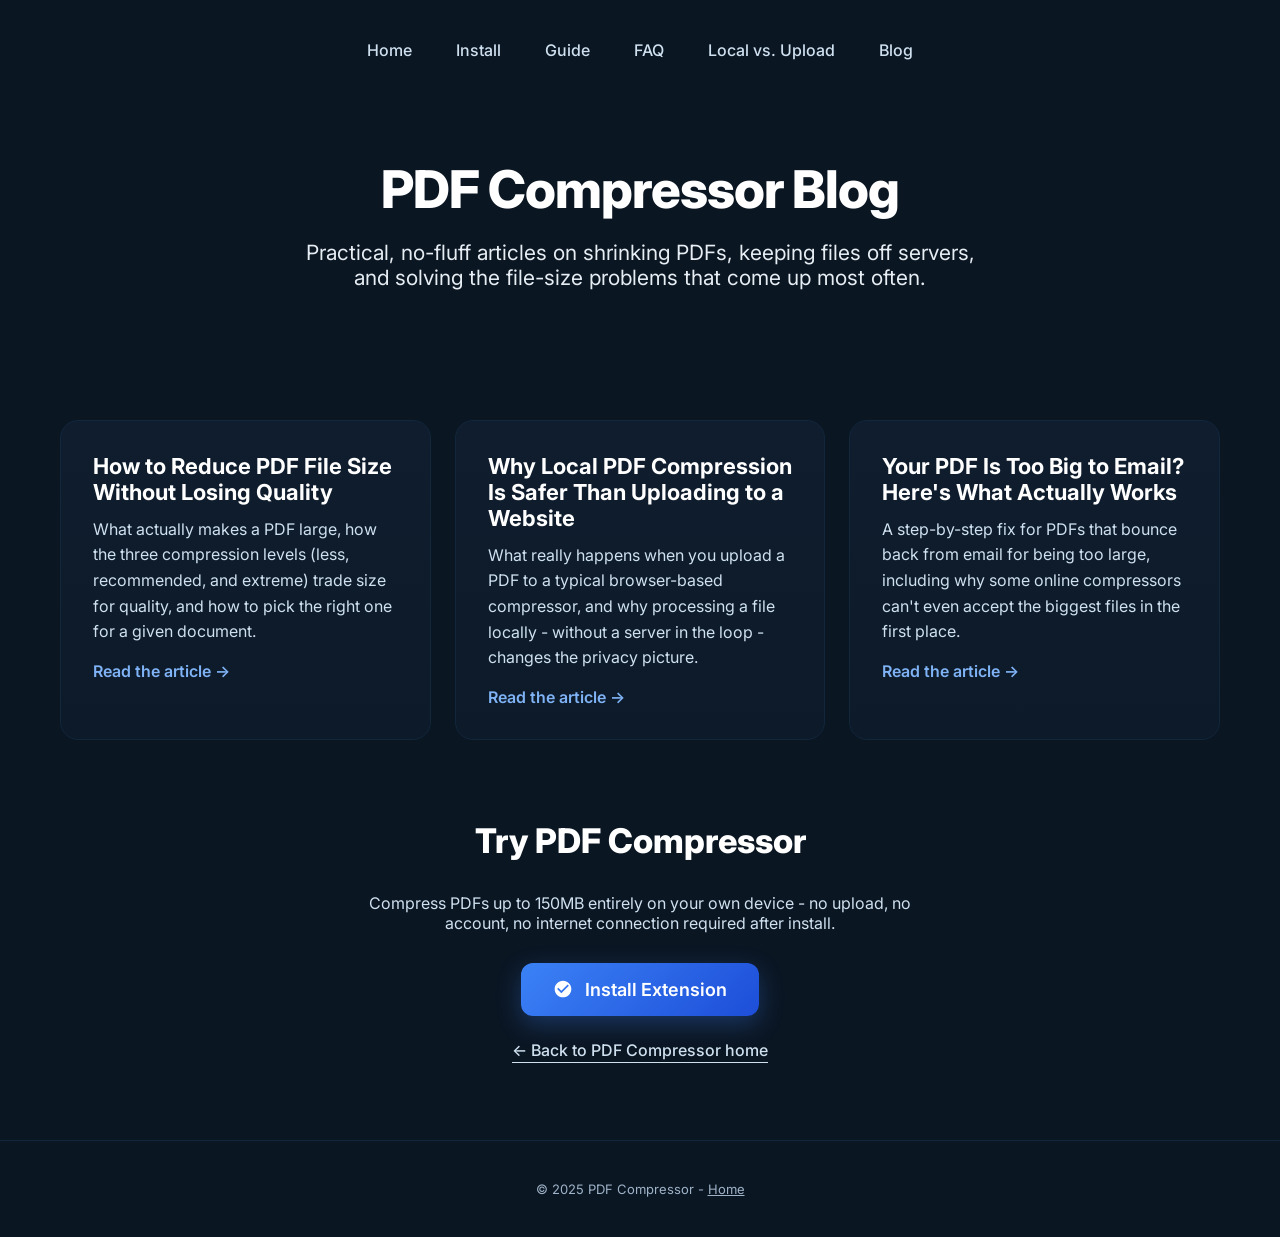
==== blog/index.html @ db3dc9b8 "content(blog): add /blog/ section with 3 SEO articles and index Adds three blog posts grounded in SE" ====
<!DOCTYPE html>
<html lang="en">
<head>
  <meta charset="utf-8" />
  <meta name="viewport" content="width=device-width, initial-scale=1" />
  <title>PDF Compressor Blog - Guides on Compressing, Shrinking, and Securing PDFs</title>
  <meta name="description" content="Practical articles on reducing PDF file size without losing quality, keeping files off servers while compressing, and fixing oversized PDFs for email." />
  <link rel="canonical" href="https://compressor-pdf.com/blog/" />

  <!-- Open Graph -->
  <meta property="og:type" content="website" />
  <meta property="og:url" content="https://compressor-pdf.com/blog/" />
  <meta property="og:site_name" content="PDF Compressor" />
  <meta property="og:title" content="PDF Compressor Blog - Guides on Compressing, Shrinking, and Securing PDFs" />
  <meta property="og:description" content="Practical articles on reducing PDF file size without losing quality, keeping files off servers while compressing, and fixing oversized PDFs for email." />
  <meta property="og:image" content="https://compressor-pdf.com/Landing_Screen_1_PDF%20Compressor.png" />

  <!-- Twitter Card -->
  <meta name="twitter:card" content="summary_large_image" />
  <meta name="twitter:title" content="PDF Compressor Blog - Guides on Compressing, Shrinking, and Securing PDFs" />
  <meta name="twitter:description" content="Practical articles on reducing PDF file size without losing quality, keeping files off servers while compressing, and fixing oversized PDFs for email." />
  <meta name="twitter:image" content="https://compressor-pdf.com/Landing_Screen_1_PDF%20Compressor.png" />

  <!-- Structured data: BreadcrumbList -->
  <script type="application/ld+json">
  {
    "@context": "https://schema.org",
    "@type": "BreadcrumbList",
    "itemListElement": [
      { "@type": "ListItem", "position": 1, "name": "Home", "item": "https://compressor-pdf.com/" },
      { "@type": "ListItem", "position": 2, "name": "Blog", "item": "https://compressor-pdf.com/blog/" }
    ]
  }
  </script>

  <!-- Structured data: Blog -->
  <script type="application/ld+json">
  {
    "@context": "https://schema.org",
    "@type": "Blog",
    "name": "PDF Compressor Blog",
    "url": "https://compressor-pdf.com/blog/",
    "publisher": {
      "@type": "Organization",
      "name": "PDF Compressor",
      "logo": { "@type": "ImageObject", "url": "https://compressor-pdf.com/web-app-manifest-512x512.png" }
    },
    "blogPost": [
      {
        "@type": "BlogPosting",
        "headline": "How to Reduce PDF File Size Without Losing Quality",
        "url": "https://compressor-pdf.com/blog/reduce-pdf-file-size-without-losing-quality/",
        "datePublished": "2026-10-09"
      },
      {
        "@type": "BlogPosting",
        "headline": "Why Local PDF Compression Is Safer Than Uploading to a Website",
        "url": "https://compressor-pdf.com/blog/local-pdf-compression-vs-uploading/",
        "datePublished": "2026-10-09"
      },
      {
        "@type": "BlogPosting",
        "headline": "Your PDF Is Too Big to Email? Here's What Actually Works",
        "url": "https://compressor-pdf.com/blog/pdf-too-big-to-email/",
        "datePublished": "2026-10-09"
      }
    ]
  }
  </script>

  <!-- Google Tag Manager -->
  <script>(function(w,d,s,l,i){w[l]=w[l]||[];w[l].push({'gtm.start':
  new Date().getTime(),event:'gtm.js'});var f=d.getElementsByTagName(s)[0],
  j=d.createElement(s),dl=l!='dataLayer'?'&l='+l:'';j.async=true;j.src=
  'https://www.googletagmanager.com/gtm.js?id='+i+dl;f.parentNode.insertBefore(j,f);
  })(window,document,'script','dataLayer','GTM-55DXLQH4');</script>
  <!-- End Google Tag Manager -->

  <!-- Umami code -->
  <script defer src="https://cloud.umami.is/script.js" data-website-id="24f5e6fe-3038-49a9-a50f-7dc1986f6224"></script>

  <!-- Favicons -->
  <link rel="icon" type="image/png" href="/favicon-96x96.png" sizes="96x96" />
  <link rel="icon" type="image/svg+xml" href="/favicon.svg" />
  <link rel="shortcut icon" href="/favicon.ico" />
  <link rel="apple-touch-icon" sizes="180x180" href="/apple-touch-icon.png" />
  <link rel="manifest" href="/site.webmanifest" />

  <!-- Typography -->
  <link rel="preconnect" href="https://fonts.googleapis.com">
  <link rel="preconnect" href="https://fonts.gstatic.com" crossorigin>
  <link href="https://fonts.googleapis.com/css2?family=Inter:wght@400;600;700;800&display=swap" rel="stylesheet">

  <style>
    :root{
      --brand:#0A1625;
      --body:#0b1623;
      --card-bg:#0f1d2e;
      --card-bg-2:#0c1a29;
      --card-border:#12263c;
      --text-hero:#e6edf3;
      --text-muted:#cfe0ef;
      --muted:#9fb3c8;
      --radius:18px;
      --shadow:0 24px 60px rgba(0,0,0,.35), 0 3px 10px rgba(0,0,0,.25);
    }

    *{box-sizing:border-box}
    html,body{height:100%}
    body{
      margin:0;
      font-family: Inter, system-ui, -apple-system, "Segoe UI", Roboto, Helvetica, Arial, sans-serif;
      background: var(--body);
      color:#dbe7f3;
    }

    .wrap{
      max-width: 1200px;
      margin: 0 auto;
      padding: 0 20px;
    }

    .hero{
      text-align: center;
      padding: 60px 0 40px;
    }

    .hero h1{
      font-size: clamp(32px, 5vw, 52px);
      line-height:1.15; letter-spacing:-.02em;
      margin:0 0 20px; font-weight: 800; color:#fff;
      text-wrap: balance;
    }

    .hero p{
      font-size: clamp(17px, 2.2vw, 21px);
      color: var(--text-hero);
      margin: 0 0 30px;
      max-width: 680px;
      margin-left: auto;
      margin-right: auto;
    }

    .cta-button{
      display: inline-flex;
      align-items: center;
      gap: 12px;
      background: linear-gradient(135deg, #3b82f6, #1d4ed8);
      color: white;
      text-decoration: none;
      padding: 16px 32px;
      border-radius: 12px;
      font-weight: 600;
      font-size: 18px;
      box-shadow: 0 8px 25px rgba(59, 130, 246, 0.3);
      transition: all 0.2s ease;
    }

    .cta-button:hover{
      transform: translateY(-2px);
      box-shadow: 0 12px 35px rgba(59, 130, 246, 0.4);
    }

    .features{
      display: grid;
      grid-template-columns: repeat(auto-fit, minmax(300px, 1fr));
      gap: 24px;
      margin: 60px 0;
    }

    .feature-card{
      background: linear-gradient(180deg, var(--card-bg), var(--card-bg-2));
      border: 1px solid var(--card-border);
      border-radius: var(--radius);
      padding: 32px;
      text-align: left;
    }

    .feature-card h2{
      font-size: 22px;
      font-weight: 700;
      margin: 0 0 12px;
      color: #fff;
    }

    .feature-card p{
      color: var(--text-muted);
      line-height: 1.6;
      margin: 0 0 16px;
    }

    .feature-card a.read-more{
      color: #7fb3f5;
      text-decoration: none;
      font-weight: 600;
    }

    .feature-card a.read-more:hover{
      text-decoration: underline;
    }

    .nav{
      text-align: center;
      margin: 40px 0;
    }

    .nav a{
      color: var(--text-muted);
      text-decoration: none;
      margin: 0 20px;
      font-weight: 500;
      transition: color 0.2s ease;
    }

    .nav a:hover{
      color: #fff;
    }

    .section-title{
      text-align:center;
      font-size:clamp(26px,3.6vw,34px);
      font-weight:800;
      color:#fff;
      margin:0 0 32px;
    }

    footer{
      color: var(--muted);
      text-align:center;
      font-size: 13px;
      padding: 40px 16px;
      border-top: 1px solid var(--card-border);
      margin-top: 80px;
    }

    footer a{ color: var(--muted); }
  </style>
</head>
<body>
  <!-- Google Tag Manager (noscript) -->
  <noscript><iframe src="https://www.googletagmanager.com/ns.html?id=GTM-55DXLQH4"
  height="0" width="0" style="display:none;visibility:hidden"></iframe></noscript>
  <!-- End Google Tag Manager (noscript) -->

  <main class="wrap">
    <nav class="nav">
      <a href="/">Home</a>
      <a href="/install/">Install</a>
      <a href="/guide/">Guide</a>
      <a href="/faq/">FAQ</a>
      <a href="/local-vs-upload/">Local vs. Upload</a>
      <a href="/blog/">Blog</a>
    </nav>

    <section class="hero">
      <h1>PDF Compressor Blog</h1>
      <p>Practical, no-fluff articles on shrinking PDFs, keeping files off servers, and solving the file-size problems that come up most often.</p>
    </section>

    <section>
      <div class="features">
        <div class="feature-card">
          <h2><a href="/blog/reduce-pdf-file-size-without-losing-quality/" style="color:#fff; text-decoration:none;">How to Reduce PDF File Size Without Losing Quality</a></h2>
          <p>What actually makes a PDF large, how the three compression levels (less, recommended, and extreme) trade size for quality, and how to pick the right one for a given document.</p>
          <a class="read-more" href="/blog/reduce-pdf-file-size-without-losing-quality/">Read the article →</a>
        </div>
        <div class="feature-card">
          <h2><a href="/blog/local-pdf-compression-vs-uploading/" style="color:#fff; text-decoration:none;">Why Local PDF Compression Is Safer Than Uploading to a Website</a></h2>
          <p>What really happens when you upload a PDF to a typical browser-based compressor, and why processing a file locally - without a server in the loop - changes the privacy picture.</p>
          <a class="read-more" href="/blog/local-pdf-compression-vs-uploading/">Read the article →</a>
        </div>
        <div class="feature-card">
          <h2><a href="/blog/pdf-too-big-to-email/" style="color:#fff; text-decoration:none;">Your PDF Is Too Big to Email? Here's What Actually Works</a></h2>
          <p>A step-by-step fix for PDFs that bounce back from email for being too large, including why some online compressors can't even accept the biggest files in the first place.</p>
          <a class="read-more" href="/blog/pdf-too-big-to-email/">Read the article →</a>
        </div>
      </div>
    </section>

    <section style="text-align:center; margin: 80px 0;">
      <h2 class="section-title">Try PDF Compressor</h2>
      <p style="color: var(--text-muted); max-width: 560px; margin: 0 auto 30px;">Compress PDFs up to 150MB entirely on your own device - no upload, no account, no internet connection required after install.</p>
      <a href="https://chromewebstore.google.com/detail/pdf-compressor/pmkddnlhkeffkiomeijcancokeichgei" class="cta-button" target="_blank" rel="noopener">
        <svg width="20" height="20" viewBox="0 0 24 24" fill="currentColor">
          <path d="M12 2C6.48 2 2 6.48 2 12s4.48 10 10 10 10-4.48 10-10S17.52 2 12 2zm-2 15l-5-5 1.41-1.41L10 14.17l7.59-7.59L19 8l-9 9z"/>
        </svg>
        Install Extension
      </a>
      <div style="margin-top: 24px;">
        <a href="/" style="color: var(--text-muted); text-decoration: none; font-weight: 500; border-bottom: 1px solid var(--text-muted); padding-bottom: 2px;">
          ← Back to PDF Compressor home
        </a>
      </div>
    </section>
  </main>

  <footer>© 2025 PDF Compressor - <a href="/">Home</a></footer>
</body>
</html>
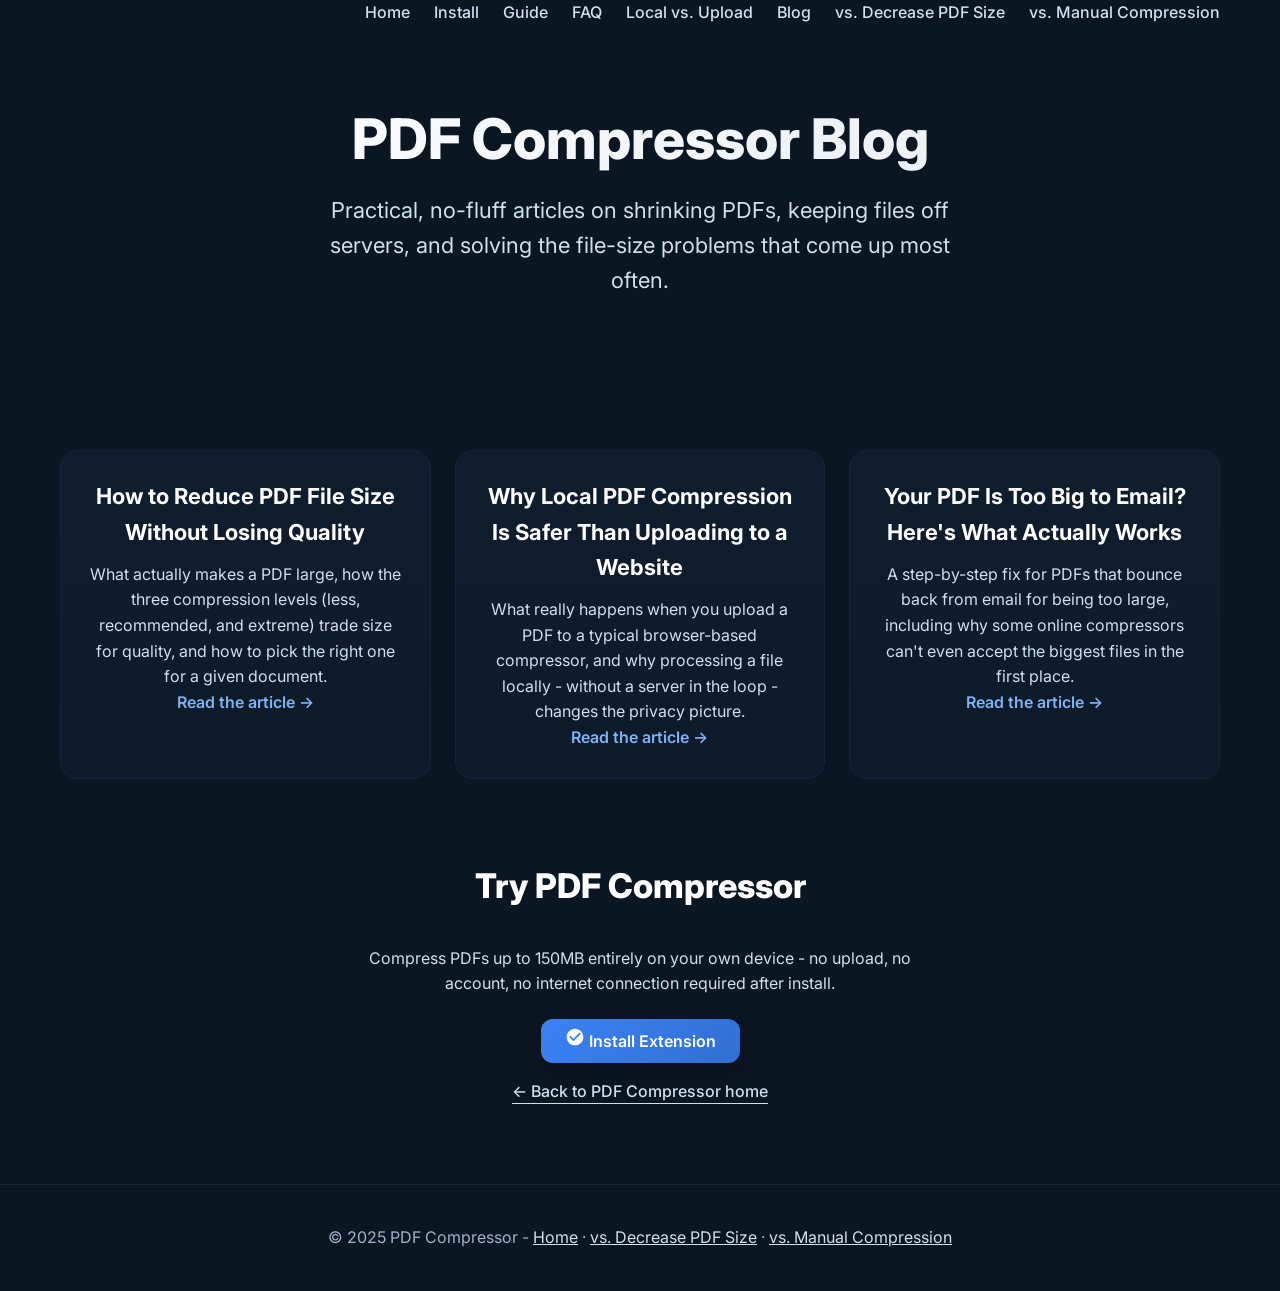
==== commit 68b4bd7f: "Add comparison pages and roll out shared mobile-responsive base.css - Finish and wire up two compari" ====
--- a/blog/index.html
+++ b/blog/index.html
@@ -91,20 +91,9 @@
   <link rel="preconnect" href="https://fonts.gstatic.com" crossorigin>
   <link href="https://fonts.googleapis.com/css2?family=Inter:wght@400;600;700;800&display=swap" rel="stylesheet">
 
+  <link rel="stylesheet" href="/shared/base.css" />
+
   <style>
-    :root{
-      --brand:#0A1625;
-      --body:#0b1623;
-      --card-bg:#0f1d2e;
-      --card-bg-2:#0c1a29;
-      --card-border:#12263c;
-      --text-hero:#e6edf3;
-      --text-muted:#cfe0ef;
-      --muted:#9fb3c8;
-      --radius:18px;
-      --shadow:0 24px 60px rgba(0,0,0,.35), 0 3px 10px rgba(0,0,0,.25);
-    }
-
     *{box-sizing:border-box}
     html,body{height:100%}
     body{
@@ -120,47 +109,6 @@
       padding: 0 20px;
     }
 
-    .hero{
-      text-align: center;
-      padding: 60px 0 40px;
-    }
-
-    .hero h1{
-      font-size: clamp(32px, 5vw, 52px);
-      line-height:1.15; letter-spacing:-.02em;
-      margin:0 0 20px; font-weight: 800; color:#fff;
-      text-wrap: balance;
-    }
-
-    .hero p{
-      font-size: clamp(17px, 2.2vw, 21px);
-      color: var(--text-hero);
-      margin: 0 0 30px;
-      max-width: 680px;
-      margin-left: auto;
-      margin-right: auto;
-    }
-
-    .cta-button{
-      display: inline-flex;
-      align-items: center;
-      gap: 12px;
-      background: linear-gradient(135deg, #3b82f6, #1d4ed8);
-      color: white;
-      text-decoration: none;
-      padding: 16px 32px;
-      border-radius: 12px;
-      font-weight: 600;
-      font-size: 18px;
-      box-shadow: 0 8px 25px rgba(59, 130, 246, 0.3);
-      transition: all 0.2s ease;
-    }
-
-    .cta-button:hover{
-      transform: translateY(-2px);
-      box-shadow: 0 12px 35px rgba(59, 130, 246, 0.4);
-    }
-
     .features{
       display: grid;
       grid-template-columns: repeat(auto-fit, minmax(300px, 1fr));
@@ -168,14 +116,6 @@
       margin: 60px 0;
     }
 
-    .feature-card{
-      background: linear-gradient(180deg, var(--card-bg), var(--card-bg-2));
-      border: 1px solid var(--card-border);
-      border-radius: var(--radius);
-      padding: 32px;
-      text-align: left;
-    }
-
     .feature-card h2{
       font-size: 22px;
       font-weight: 700;
@@ -183,12 +123,6 @@
       color: #fff;
     }
 
-    .feature-card p{
-      color: var(--text-muted);
-      line-height: 1.6;
-      margin: 0 0 16px;
-    }
-
     .feature-card a.read-more{
       color: #7fb3f5;
       text-decoration: none;
@@ -197,23 +131,6 @@
 
     .feature-card a.read-more:hover{
       text-decoration: underline;
-    }
-
-    .nav{
-      text-align: center;
-      margin: 40px 0;
-    }
-
-    .nav a{
-      color: var(--text-muted);
-      text-decoration: none;
-      margin: 0 20px;
-      font-weight: 500;
-      transition: color 0.2s ease;
-    }
-
-    .nav a:hover{
-      color: #fff;
     }
 
     .section-title{
@@ -224,17 +141,8 @@
       margin:0 0 32px;
     }
 
-    footer{
-      color: var(--muted);
-      text-align:center;
-      font-size: 13px;
-      padding: 40px 16px;
-      border-top: 1px solid var(--card-border);
-      margin-top: 80px;
-    }
-
-    footer a{ color: var(--muted); }
-  </style>
+  
+</style>
 </head>
 <body>
   <!-- Google Tag Manager (noscript) -->
@@ -250,6 +158,8 @@
       <a href="/faq/">FAQ</a>
       <a href="/local-vs-upload/">Local vs. Upload</a>
       <a href="/blog/">Blog</a>
+      <a href="/vs-decrease-pdf-size/">vs. Decrease PDF Size</a>
+      <a href="/vs-manual-compression/">vs. Manual Compression</a>
     </nav>
 
     <section class="hero">
@@ -294,6 +204,6 @@
     </section>
   </main>
 
-  <footer>© 2025 PDF Compressor - <a href="/">Home</a></footer>
+  <footer class="footer">© 2025 PDF Compressor - <a href="/">Home</a> · <a href="/vs-decrease-pdf-size/">vs. Decrease PDF Size</a> · <a href="/vs-manual-compression/">vs. Manual Compression</a></footer>
 </body>
 </html>
--- a/shared/base.css
+++ b/shared/base.css
@@ -0,0 +1,544 @@
+/* Shared base.css — common structure/behavior across all 4 product sites.
+   Only --accent is overridden per site; everything else stays identical so the
+   4 copies can be diffed/kept in sync. Load this BEFORE the page's own <style>
+   block, which should only contain what's unique to that page. */
+
+:root {
+  --brand: #0A1625;
+  --body: #0b1623;
+  --card-bg: #0f1d2e;
+  --card-bg-2: #0c1a29;
+  --card-border: #12263c;
+  --text-hero: #e6edf3;
+  --text-muted: #cfe0ef;
+  --muted: #9fb3c8;
+  --radius: 18px;
+  --accent: #3b82f6; /* OVERRIDE per site: pdf-compressor/invoice-template keep this blue,
+                        bulk-image-downloader uses #ff4757, bulk-image-resizer keeps its
+                        own current accent — set via a :root override AFTER this file loads */
+  --accent-hover: color-mix(in srgb, var(--accent) 85%, black);
+  --accent-light: color-mix(in srgb, var(--accent) 75%, white);
+  --shadow: 0 24px 60px rgba(0, 0, 0, .35), 0 3px 10px rgba(0, 0, 0, .25);
+  --shadow-sm: 0 8px 25px rgba(0, 0, 0, .2);
+  --container-max: 1200px;
+  --gap-section: clamp(40px, 8vw, 80px);
+}
+
+* { box-sizing: border-box; }
+html, body { height: 100%; }
+body {
+  margin: 0;
+  font-family: Inter, system-ui, -apple-system, "Segoe UI", Roboto, Helvetica, Arial, sans-serif;
+  background: var(--body);
+  color: #dbe7f3;
+  line-height: 1.6;
+}
+
+/* ---------- Shared layout containers ---------- */
+
+.wrap,
+.main {
+  max-width: var(--container-max);
+  margin: 0 auto;
+  padding: 0 20px;
+}
+
+.article {
+  max-width: 780px;
+  margin: 0 auto;
+}
+
+/* ---------- Header / nav ---------- */
+
+.header {
+  background: linear-gradient(180deg, var(--card-bg), var(--card-bg-2));
+  border-bottom: 1px solid var(--card-border);
+  padding: 20px 0;
+  position: sticky;
+  top: 0;
+  z-index: 100;
+}
+
+.header-content {
+  max-width: var(--container-max);
+  margin: 0 auto;
+  padding: 0 20px;
+  display: flex;
+  align-items: center;
+  justify-content: space-between;
+  gap: 16px;
+}
+
+.logo {
+  display: flex;
+  align-items: center;
+  gap: 12px;
+  font-size: 20px;
+  font-weight: 700;
+  color: #fff;
+  text-decoration: none;
+  flex-shrink: 0;
+}
+
+.logo-icon {
+  width: 32px;
+  height: 32px;
+  background: var(--accent);
+  border-radius: 8px;
+  display: flex;
+  align-items: center;
+  justify-content: center;
+  color: white;
+  font-weight: 800;
+  flex-shrink: 0;
+}
+
+.nav {
+  display: flex;
+  gap: 24px;
+  align-items: center;
+  flex-wrap: wrap;
+  justify-content: flex-end;
+}
+
+.nav-link,
+.nav a {
+  color: var(--text-muted);
+  text-decoration: none;
+  font-weight: 500;
+  transition: color 0.2s;
+}
+
+.nav-link:hover,
+.nav a:hover {
+  color: #fff;
+}
+
+.cta-button {
+  background: linear-gradient(135deg, var(--accent), var(--accent-hover));
+  color: white;
+  padding: 12px 24px;
+  border-radius: 12px;
+  text-decoration: none;
+  font-weight: 600;
+  transition: all 0.2s;
+  box-shadow: var(--shadow-sm);
+  white-space: nowrap;
+}
+
+.cta-button:hover {
+  transform: translateY(-2px);
+  box-shadow: 0 12px 35px rgba(0, 0, 0, 0.3);
+}
+
+/* ---------- Hero ---------- */
+
+.hero {
+  text-align: center;
+  padding: 80px 0 60px;
+}
+
+.hero h1 {
+  font-size: clamp(30px, 5vw, 56px);
+  font-weight: 800;
+  line-height: 1.2;
+  margin: 0 0 20px;
+  background: linear-gradient(135deg, #fff, var(--text-hero));
+  -webkit-background-clip: text;
+  -webkit-text-fill-color: transparent;
+  background-clip: text;
+}
+
+.hero .meta {
+  color: var(--muted);
+  font-size: 15px;
+  margin-bottom: 20px;
+}
+
+.hero p {
+  font-size: clamp(17px, 2.5vw, 22px);
+  color: var(--text-muted);
+  margin: 0 0 32px;
+  max-width: 680px;
+  margin-left: auto;
+  margin-right: auto;
+}
+
+.hero-cta {
+  display: flex;
+  gap: 16px;
+  justify-content: center;
+  flex-wrap: wrap;
+}
+
+.btn-primary {
+  background: linear-gradient(135deg, var(--accent), var(--accent-hover));
+  color: white;
+  padding: 16px 32px;
+  border-radius: 16px;
+  text-decoration: none;
+  font-weight: 700;
+  font-size: 18px;
+  transition: all 0.2s;
+  box-shadow: var(--shadow);
+  text-align: center;
+}
+
+.btn-primary:hover {
+  transform: translateY(-3px);
+  box-shadow: 0 20px 50px rgba(0, 0, 0, 0.4);
+}
+
+.btn-secondary {
+  background: transparent;
+  color: var(--text-muted);
+  padding: 16px 32px;
+  border: 2px solid var(--card-border);
+  border-radius: 16px;
+  text-decoration: none;
+  font-weight: 600;
+  font-size: 18px;
+  transition: all 0.2s;
+  text-align: center;
+}
+
+.btn-secondary:hover {
+  border-color: var(--accent);
+  color: var(--accent);
+}
+
+/* ---------- Section headers ---------- */
+
+.section-header {
+  text-align: center;
+  margin-bottom: 60px;
+}
+
+.section-title {
+  font-size: clamp(28px, 4vw, 44px);
+  font-weight: 800;
+  margin: 0 0 16px;
+  color: #fff;
+}
+
+.section-subtitle {
+  font-size: clamp(16px, 2vw, 20px);
+  color: var(--text-muted);
+  margin: 0;
+  max-width: 700px;
+  margin-left: auto;
+  margin-right: auto;
+}
+
+/* ---------- Feature / card grids (mobile-safe: no minmax(300px,...) on narrow screens) ---------- */
+
+.features-grid,
+.features {
+  display: grid;
+  grid-template-columns: repeat(auto-fit, minmax(260px, 1fr));
+  gap: 28px;
+  margin-top: 40px;
+}
+
+.feature-card {
+  background: linear-gradient(180deg, var(--card-bg), var(--card-bg-2));
+  border: 1px solid var(--card-border);
+  border-radius: var(--radius);
+  padding: 28px;
+  text-align: center;
+}
+
+.feature-icon {
+  width: 60px;
+  height: 60px;
+  background: linear-gradient(135deg, var(--accent), var(--accent-light));
+  border-radius: 16px;
+  display: flex;
+  align-items: center;
+  justify-content: center;
+  margin: 0 auto 20px;
+  font-size: 26px;
+}
+
+.feature-title,
+.feature-card h3 {
+  font-size: 20px;
+  font-weight: 700;
+  margin: 0 0 12px;
+  color: #fff;
+}
+
+.feature-description,
+.feature-card p {
+  color: var(--text-muted);
+  margin: 0;
+  line-height: 1.6;
+}
+
+/* ---------- Benefits / checklist ---------- */
+
+.benefits-list {
+  list-style: none;
+  padding: 0;
+  margin: 0;
+}
+
+.benefits-list li {
+  display: flex;
+  align-items: flex-start;
+  gap: 12px;
+  margin-bottom: 16px;
+  color: var(--text-muted);
+}
+
+.benefits-list li::before {
+  content: "✓";
+  color: var(--accent);
+  font-weight: 700;
+  font-size: 18px;
+}
+
+/* ---------- Article body (blog/guide copy) ---------- */
+
+.article-body {
+  padding: 20px 0 60px;
+}
+
+.article-body h2 {
+  font-size: clamp(24px, 3vw, 32px);
+  font-weight: 800;
+  color: #fff;
+  margin: 48px 0 16px;
+}
+
+.article-body h3 {
+  font-size: 20px;
+  font-weight: 700;
+  color: #fff;
+  margin: 32px 0 12px;
+}
+
+.article-body p {
+  font-size: 17px;
+  color: var(--text-muted);
+  margin: 0 0 20px;
+}
+
+.article-body a {
+  color: var(--accent-light);
+}
+
+.article-body ul,
+.article-body ol {
+  color: var(--text-muted);
+  font-size: 17px;
+  padding-left: 24px;
+  margin: 0 0 20px;
+}
+
+.article-body li {
+  margin-bottom: 10px;
+}
+
+.callout {
+  background: linear-gradient(180deg, var(--card-bg), var(--card-bg-2));
+  border: 1px solid var(--card-border);
+  border-radius: var(--radius);
+  padding: 24px 28px;
+  margin: 32px 0;
+}
+
+.callout p {
+  margin: 0;
+}
+
+/* ---------- Comparison tables: desktop = table, mobile (<=768px) = stacked cards ---------- */
+
+.compare-table-wrap,
+.comparison-table-wrap {
+  overflow-x: auto;
+  margin: 32px 0;
+  border: 1px solid var(--card-border);
+  border-radius: var(--radius);
+}
+
+table.compare-table,
+table.comparison-table {
+  width: 100%;
+  border-collapse: collapse;
+  font-size: 16px;
+}
+
+table.compare-table th,
+table.compare-table td,
+table.comparison-table th,
+table.comparison-table td {
+  padding: 16px 18px;
+  text-align: left;
+  border-bottom: 1px solid var(--card-border);
+  color: var(--text-muted);
+}
+
+table.compare-table th,
+table.comparison-table th {
+  background: var(--card-bg-2);
+  color: #fff;
+  font-weight: 700;
+}
+
+table.compare-table tr:last-child td,
+table.comparison-table tr:last-child td {
+  border-bottom: none;
+}
+
+table.compare-table td.dash {
+  color: var(--muted);
+}
+
+.table-footnote {
+  font-size: 14px;
+  color: var(--muted);
+  margin: -12px 0 32px;
+}
+
+/* ---------- CTA / Footer ---------- */
+
+.cta-section {
+  padding: 60px 0;
+  text-align: center;
+  background: linear-gradient(135deg, var(--card-bg), var(--card-bg-2));
+  border-radius: var(--radius);
+  margin: 40px 0;
+}
+
+.cta-section h2 {
+  font-size: clamp(28px, 4vw, 40px);
+  font-weight: 800;
+  margin: 0 0 16px;
+  color: #fff;
+}
+
+.cta-section p {
+  font-size: 18px;
+  color: var(--text-muted);
+  margin: 0 0 32px;
+}
+
+.footer {
+  border-top: 1px solid var(--card-border);
+  padding: 40px 0;
+  text-align: center;
+  color: var(--muted);
+}
+
+.footer a {
+  color: var(--text-muted);
+}
+
+/* ================= Responsive: 3 required breakpoints ================= */
+
+/* Tablet: mainly guard against comparison-table overflow and 2-col grids getting tight */
+@media (max-width: 1024px) {
+  .features-grid,
+  .features {
+    gap: 20px;
+  }
+}
+
+/* Main breakpoint — every page must behave correctly here */
+@media (max-width: 768px) {
+  .header-content {
+    flex-direction: column;
+    gap: 14px;
+    align-items: stretch;
+  }
+
+  .nav {
+    gap: 14px;
+    justify-content: center;
+  }
+
+  .hero {
+    padding: 44px 0 32px;
+  }
+
+  .hero-cta {
+    flex-direction: column;
+    align-items: center;
+  }
+
+  .features-grid,
+  .features {
+    grid-template-columns: 1fr;
+  }
+
+  .section-header {
+    margin-bottom: 36px;
+  }
+
+  /* Comparison tables become stacked cards instead of a horizontally-scrolling table.
+     Requires each <td> to carry data-label="<column header text>" in markup. */
+  .compare-table-wrap table,
+  .comparison-table-wrap table {
+    border: 0;
+  }
+
+  .compare-table-wrap table thead,
+  .comparison-table-wrap table thead {
+    display: none;
+  }
+
+  .compare-table-wrap table tr,
+  .comparison-table-wrap table tr {
+    display: block;
+    border-bottom: 1px solid var(--card-border);
+    padding: 16px 18px;
+  }
+
+  .compare-table-wrap table tr:last-child,
+  .comparison-table-wrap table tr:last-child {
+    border-bottom: 0;
+  }
+
+  .compare-table-wrap table td,
+  .comparison-table-wrap table td {
+    display: block;
+    border-bottom: none;
+    padding: 6px 0;
+  }
+
+  .compare-table-wrap table td[data-label]::before,
+  .comparison-table-wrap table td[data-label]::before {
+    content: attr(data-label);
+    display: block;
+    font-size: 12px;
+    font-weight: 700;
+    text-transform: uppercase;
+    letter-spacing: .04em;
+    color: var(--muted);
+    margin-bottom: 4px;
+  }
+
+  table.compare-table td:first-child,
+  table.comparison-table td:first-child {
+    color: #fff;
+    font-weight: 700;
+  }
+}
+
+/* Small phones */
+@media (max-width: 480px) {
+  .hero {
+    padding: 36px 0 24px;
+  }
+
+  .btn-primary,
+  .btn-secondary,
+  .cta-button {
+    width: 100%;
+  }
+
+  .hero-cta {
+    width: 100%;
+  }
+}
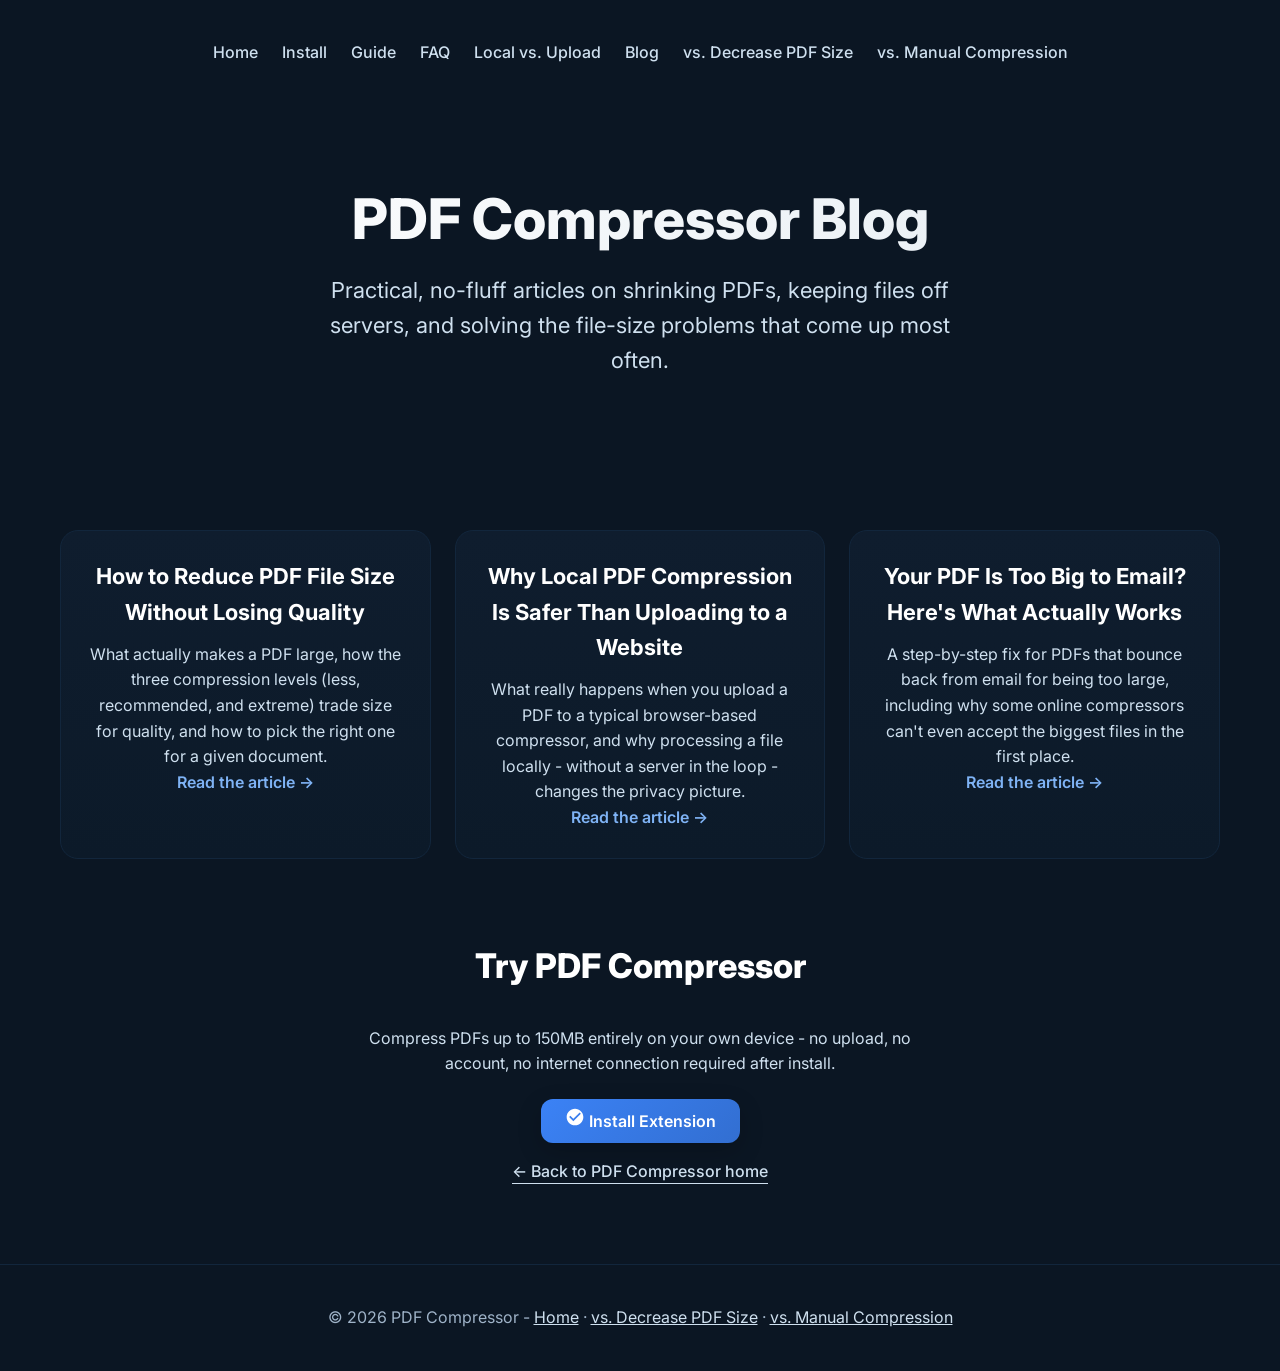
==== commit aae8f3a4: "fix(layout): readable in-text links, centred nav, footer year Shared base.css: fallback link colour " ====
--- a/blog/index.html
+++ b/blog/index.html
@@ -204,6 +204,6 @@
     </section>
   </main>
 
-  <footer class="footer">© 2025 PDF Compressor - <a href="/">Home</a> · <a href="/vs-decrease-pdf-size/">vs. Decrease PDF Size</a> · <a href="/vs-manual-compression/">vs. Manual Compression</a></footer>
+  <footer class="footer">© 2026 PDF Compressor - <a href="/">Home</a> · <a href="/vs-decrease-pdf-size/">vs. Decrease PDF Size</a> · <a href="/vs-manual-compression/">vs. Manual Compression</a></footer>
 </body>
 </html>
--- a/shared/base.css
+++ b/shared/base.css
@@ -34,6 +34,13 @@
   line-height: 1.6;
 }
 
+/* Fallback colour for unclassed in-text links: the browser default (#0000ee) is
+   unreadable on the dark background. Element-level specificity, so any page or
+   component rule (.nav a, .btn-primary, footer a, ...) still overrides it. */
+a {
+  color: var(--accent-light);
+}
+
 /* ---------- Shared layout containers ---------- */
 
 .wrap,
@@ -112,6 +119,12 @@
 .nav-link:hover,
 .nav a:hover {
   color: #fff;
+}
+
+/* Header-less pages (nav sits directly inside .wrap): centre it and give it breathing room */
+.wrap > .nav {
+  justify-content: center;
+  margin: 40px 0;
 }
 
 .cta-button {
